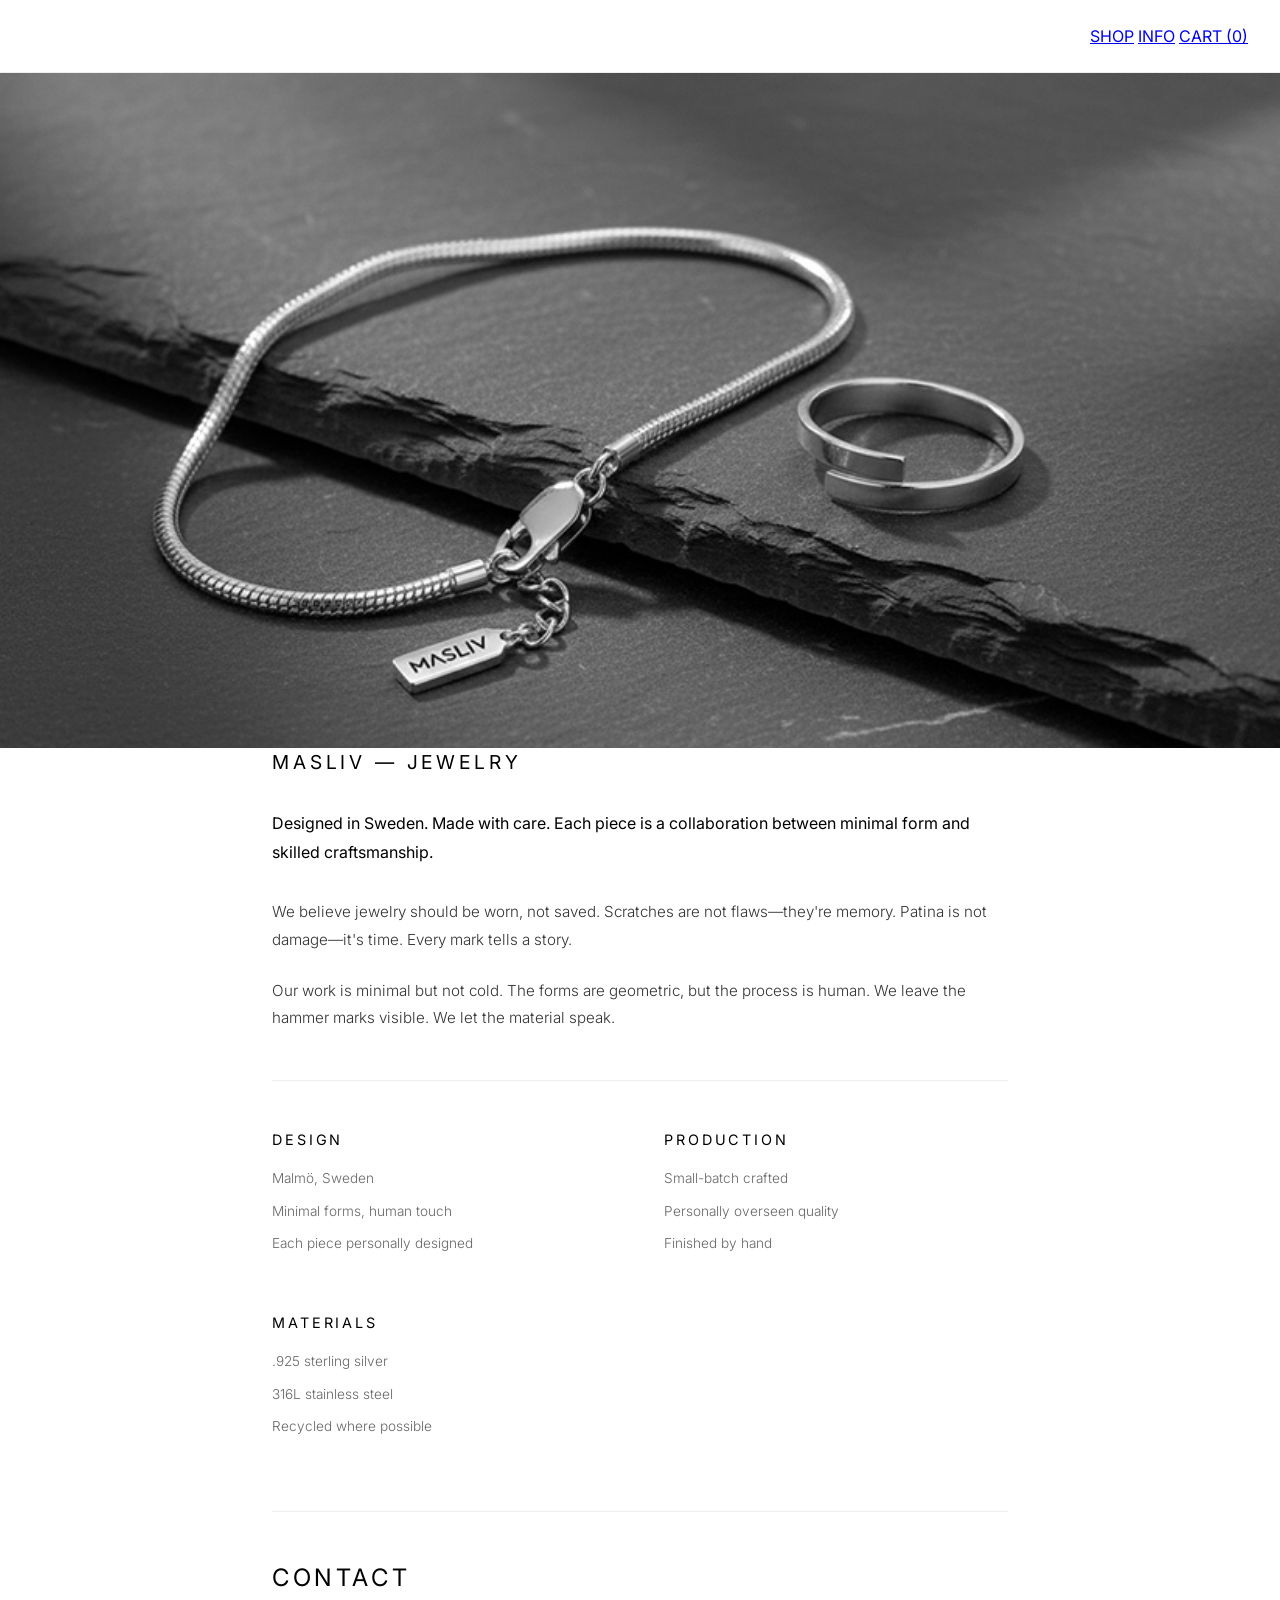
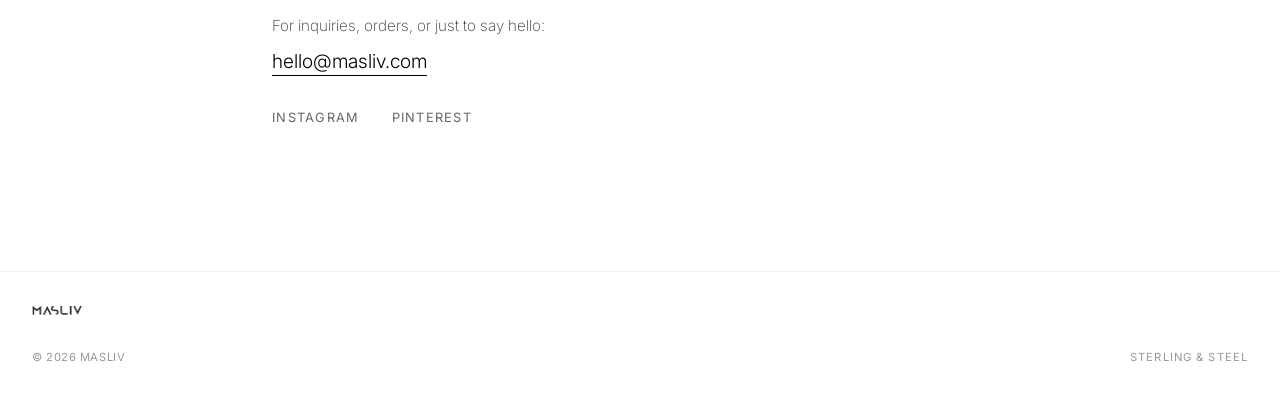
==== info.html @ 3cd287a9 "First commit - Masliv website" ====
<!DOCTYPE html>
<html lang="en">

<head>
    <meta charset="UTF-8">
    <meta name="viewport" content="width=device-width, initial-scale=1.0">
    <title>INFO — MASLIV</title>
    <link rel="stylesheet" href="css/style.css">
    <style>
        /* Small additions for contact section */
        .contact-section {
            margin-top: 4rem;
            border-top: 1px solid #eee;
            padding-top: 3rem;
        }

        .contact-email {
            font-family: 'Inter', sans-serif;
            font-weight: 300;
            font-size: 1.2rem;
            color: #000;
            text-decoration: none;
            border-bottom: 1px solid #000;
            padding-bottom: 2px;
        }

        .contact-email:hover {
            opacity: 0.6;
        }

        .social-links {
            margin-top: 2rem;
            display: flex;
            gap: 2rem;
        }

        .social-links a {
            font-family: 'Inter', sans-serif;
            text-transform: uppercase;
            letter-spacing: 0.1em;
            font-size: 0.8rem;
            color: #666;
            text-decoration: none;
        }

        .social-links a:hover {
            color: #000;
        }
    </style>
</head>



<body>
    <header class="site-header">
        <div class="header-left"></div>
        <nav class="header-right">
            <a href="index.html">SHOP</a>
            <a href="info.html">INFO</a>
            <a href="#">CART (0)</a>
        </nav>
    </header>

    <main>
        <!-- Optional hero image (replace with your own) -->
        <div class="about-hero">
            <div class="hero">
                <img src="images/banners-info.jpg" alt="MASLIV banners-info"
                    style="width:100%; height:100%; object-fit:cover;">
            </div>
        </div>
        <div class="about-content">
            <h1>MASLIV — JEWELRY</h1>
            <p class="lead">Designed in Sweden. Made with care. Each piece is a collaboration between minimal form
                and
                skilled craftsmanship.</p>

            <p>We believe jewelry should be worn, not saved. Scratches are not flaws—they're memory. Patina is not
                damage—it's time. Every mark tells a story.</p>

            <p>Our work is minimal but not cold. The forms are geometric, but the process is human. We leave the
                hammer
                marks visible. We let the material speak.</p>

            <div class="about-details">
                <div>
                    <h2>DESIGN</h2>
                    <p>Malmö, Sweden</p>
                    <p>Minimal forms, human touch</p>
                    <p>Each piece personally designed</p>
                </div>
                <div>
                    <h2>PRODUCTION</h2>
                    <p>Small-batch crafted</p>
                    <p>Personally overseen quality</p>
                    <p>Finished by hand</p>
                </div>
                <div>
                    <h2>MATERIALS</h2>
                    <p>.925 sterling silver</p>
                    <p>316L stainless steel</p>
                    <p>Recycled where possible</p>
                </div>
            </div>

            <!-- CONTACT SECTION -->
            <div class="contact-section">
                <h2>CONTACT</h2>
                <p style="margin: 1rem 0 0.5rem; font-weight:200;">For inquiries, orders, or just to say hello:</p>
                <a href="mailto:hello@masliv.com" class="contact-email">hello@masliv.com</a>

                <!-- Optional social links -->
                <div class="social-links">
                    <a href="#" target="_blank">INSTAGRAM</a>
                    <a href="#" target="_blank">PINTEREST</a>
                </div>
            </div>
        </div>
    </main>

    <footer class="site-footer">
        <div class="footer-logo">
            <img src="images/logo.png" alt="MASLIV" class="masliv-logo">
        </div>
        <div
            style="margin-top: 2rem; display: flex; justify-content: space-between; align-items: center; flex-wrap: wrap; gap: 1rem;">
            <div class="caption">© 2026 MASLIV</div>
            <div class="caption" style="letter-spacing:0.1em;">STERLING & STEEL</div>
        </div>
    </footer>


    <script async src="https://cdn.snipcart.com/themes/v3.4.1/default/snipcart.js"
        data-api-key="NGMxMjVkNjItNzM4ZS00ZGVhLWE3MjMtY2YxNGVjZjRhNjc0NjM5MDY4MDQ5MDA1MjgyMDA2"></script>
    <div id="snipcart" data-api-key="NGMxMjVkNjItNzM4ZS00ZGVhLWE3MjMtY2YxNGVjZjRhNjc0NjM5MDY4MDQ5MDA1MjgyMDA2" hidden>
    </div>

</body>

</html>
---- css/style.css ----
/* ---------- FONTS ---------- */
@import url('https://fonts.googleapis.com/css2?family=Inter:wght@300;400;500&display=swap');

/* ---------- RESET ---------- */
* {
    margin: 0;
    padding: 0;
    box-sizing: border-box;
}

body {
    font-family: 'Inter', sans-serif;
    background-color: #FFFFFF;
    color: #000000;
    min-height: 100vh;
    display: flex;
    flex-direction: column;
    line-height: 1.5;
}

/* ---------- TYPOGRAPHY ---------- */
h1,
h2,
h3,
.product-title,
.nav-link,
.price,
.masliv-logo,
.product-detail-title,
.add-to-cart-btn,
.meta p,
.caption,
.section-title {
    font-family: 'Inter', sans-serif;
    font-weight: 400;
    text-transform: uppercase;
    letter-spacing: 0.15em;
}

/* Specific adjustments */
.masliv-logo {
    /* This class will be on an img now, but we keep for any text fallback */
    display: inline-block;
    max-width: 200px;
    /* Adjust based on your logo size */
    height: auto;
}

.section-title {
    font-size: 1rem;
    letter-spacing: 0.2em;
    margin: 4rem 0 2rem;
    text-align: left;
}

.product-title {
    letter-spacing: 0.1em;
    margin-bottom: 0.25rem;
    font-size: 0.85rem;
}

.price {
    color: #666666;
    letter-spacing: 0.05em;
    font-size: 0.8rem;
}

.price-large {
    font-size: 1.1rem;
    letter-spacing: 0.1em;
    color: #000;
    margin: 1.5rem 0;
}

.description {
    font-family: 'Inter', sans-serif;
    font-weight: 300;
    font-size: 0.9rem;
    line-height: 1.6;
    color: #333;
    max-width: 400px;
    margin-bottom: 2rem;
}

.caption {
    font-size: 0.7rem;
    letter-spacing: 0.05em;
    color: #999999;
}

/* ---------- HEADER ---------- */
.site-header {
    padding: 1.5rem 2rem;
    border-bottom: 1px solid #EEEEEE;
    display: flex;
    justify-content: space-between;
    align-items: center;
}

.header-logo img {
    max-width: 100px;
    /* Smaller for header */
    height: auto;
    display: block;
}

.header-nav {
    display: flex;
    gap: 2rem;
}

.header-nav a {
    text-decoration: none;
    color: #000000;
    font-family: 'Inter', sans-serif;
    text-transform: uppercase;
    letter-spacing: 0.1em;
    font-size: 0.8rem;
}

.header-nav a:hover {
    opacity: 0.5;
}

/* ---------- HERO ---------- */
.hero {
    width: 100%;
    background-color: #F9F9F9;
    aspect-ratio: 16 / 9;
    display: flex;
    align-items: center;
    justify-content: center;
    color: #999999;
    font-size: 0.9rem;
    text-transform: uppercase;
    letter-spacing: 0.2em;
}

.hero-image-placeholder {
    width: 100%;
    height: 100%;
    object-fit: cover;
}

/* ---------- PRODUCT GRID (homepage) ---------- */
.container {
    max-width: 1400px;
    margin: 0 auto;
    padding: 2rem;
    width: 100%;
}

.product-grid {
    display: grid;
    grid-template-columns: repeat(2, 1fr);
    gap: 2.5rem;
}

@media (min-width: 768px) {
    .product-grid {
        grid-template-columns: repeat(3, 1fr);
        gap: 3rem;
    }
}

.product-item {
    text-decoration: none;
    color: inherit;
    display: block;
}

.product-image {
    width: 100%;
    aspect-ratio: 1 / 1;
    overflow: hidden;
    /* optional, helps with cover */
    background-color: #f5f5f5;
}

.product-image img {
    width: 100% !important;
    height: 100% !important;
    object-fit: cover !important;
    display: block !important;
}

.product-meta {
    display: flex;
    flex-direction: column;
}

/* ---------- PRODUCT PAGE LAYOUT ---------- */
.product-container {
    max-width: 1200px;
    margin: 3rem auto;
    padding: 0 2rem;
    display: grid;
    grid-template-columns: 1fr 1fr;
    gap: 4rem;
}

@media (max-width: 768px) {
    .product-container {
        grid-template-columns: 1fr;
        gap: 2rem;
    }
}

.product-images {
    width: 100%;
}

.main-image {
    width: 100%;
    aspect-ratio: 1 / 1;
    background-color: #F5F5F5;
    margin-bottom: 1rem;
}

.thumbnail-grid {
    display: grid;
    grid-template-columns: repeat(4, 1fr);
    gap: 0.5rem;
}

.thumbnail {
    aspect-ratio: 1 / 1;
    background-color: #F0F0F0;
    cursor: pointer;
}

.product-details {
    display: flex;
    flex-direction: column;
}

.product-details h1 {
    font-size: 1.2rem;
    letter-spacing: 0.2em;
    margin-bottom: 0.5rem;
}

.add-to-cart-btn {
    background: none;
    border: 1px solid #000;
    padding: 1rem 2rem;
    font-family: 'Inter', sans-serif;
    text-transform: uppercase;
    letter-spacing: 0.2em;
    font-size: 0.8rem;
    cursor: pointer;
    width: fit-content;
    margin: 1.5rem 0;
    transition: 0.2s;
}

.add-to-cart-btn:hover {
    background: #000;
    color: #fff;
}

.meta {
    margin-top: 2rem;
    border-top: 1px solid #eee;
    padding-top: 2rem;
    font-size: 0.8rem;
    color: #666;
}

.meta p {
    margin-bottom: 0.5rem;
    font-family: 'Inter', sans-serif;
    text-transform: uppercase;
    letter-spacing: 0.05em;
}

/* ---------- FOOTER ---------- */
.site-footer {
    margin-top: 5rem;
    padding: 2rem;
    border-top: 1px solid #EEEEEE;
}

.footer-logo {
    text-align: left;
}

/* Logo image styles */
.footer-logo img {
    max-width: 50px;
    /* Adjust to your logo's size */
    height: auto;
    display: block;
}

/* ---------- UTILITY ---------- */
.view-all {
    color: #000;
    text-decoration: none;
    text-transform: uppercase;
    letter-spacing: 0.2em;
    font-size: 0.8rem;
    border-bottom: 1px solid #000;
    padding-bottom: 0.25rem;
    display: inline-block;
    margin-top: 3rem;
}

/* ---------- ABOUT PAGE ---------- */
.hero,
.about-hero {
    width: 100%;
    aspect-ratio: 16 / 9;
    max-height: 75vh;
    /* or 60vh, 500px, etc. */
    overflow: hidden;
}

.hero img,
.about-hero img {
    width: 100%;
    height: 100%;
    object-fit: cover;
}

.about-content {
    max-width: 800px;
    margin: 0 auto 4rem;
    padding: 0 2rem;
}

.about-content h1 {
    font-size: 1.2rem;
    letter-spacing: 0.2em;
    margin-bottom: 2rem;
    font-weight: 400;
}

.about-content p {
    font-family: 'Inter', sans-serif;
    font-weight: 300;
    font-size: 0.95rem;
    line-height: 1.8;
    color: #333;
    margin-bottom: 1.5rem;
}

.about-content .lead {
    font-weight: 400;
    color: #000;
    font-size: 1rem;
    margin-bottom: 2rem;
}

.about-details {
    display: grid;
    grid-template-columns: 1fr 1fr;
    gap: 3rem;
    margin-top: 3rem;
    border-top: 1px solid #eee;
    padding-top: 3rem;
}

.about-details h2 {
    font-size: 0.9rem;
    letter-spacing: 0.2em;
    margin-bottom: 1rem;
}

.about-details p {
    font-size: 0.85rem;
    color: #666;
    margin-bottom: 0.5rem;
}

@media (max-width: 600px) {
    .about-details {
        grid-template-columns: 1fr;
        gap: 2rem;
    }
}
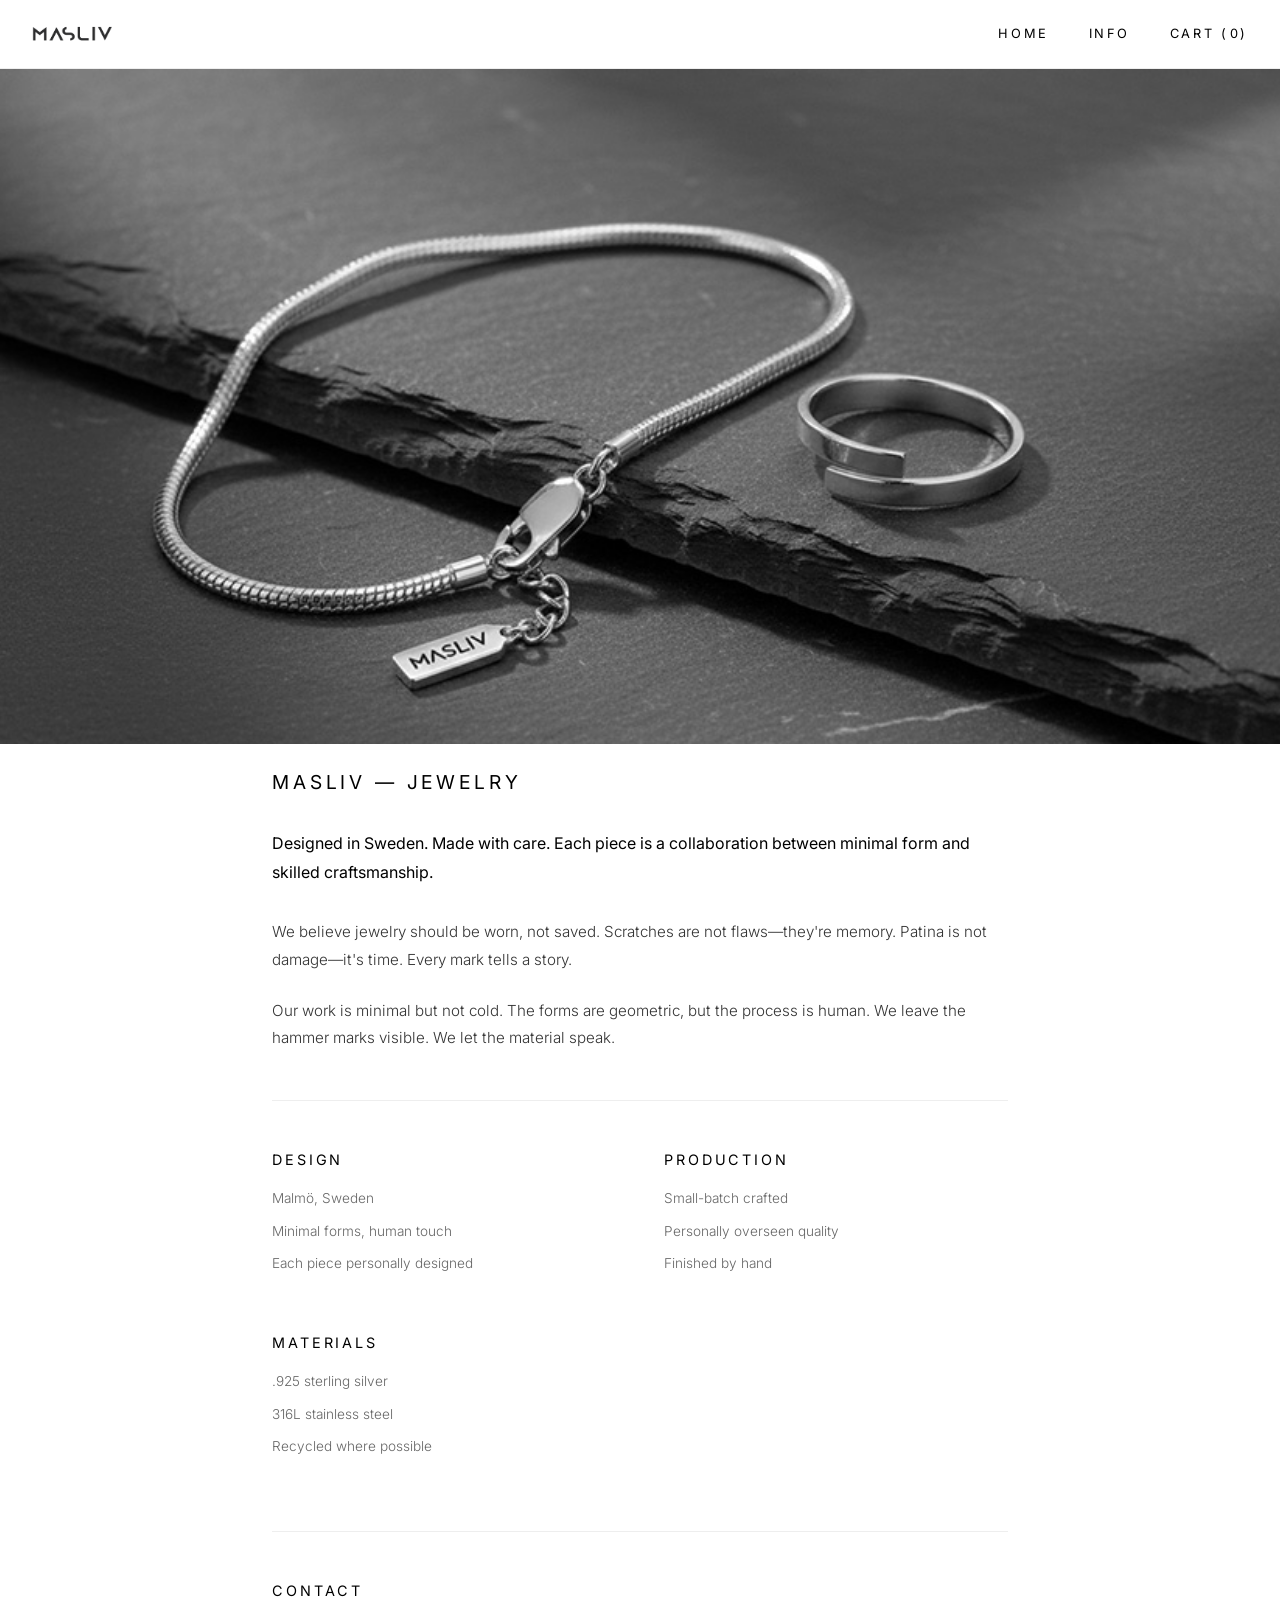
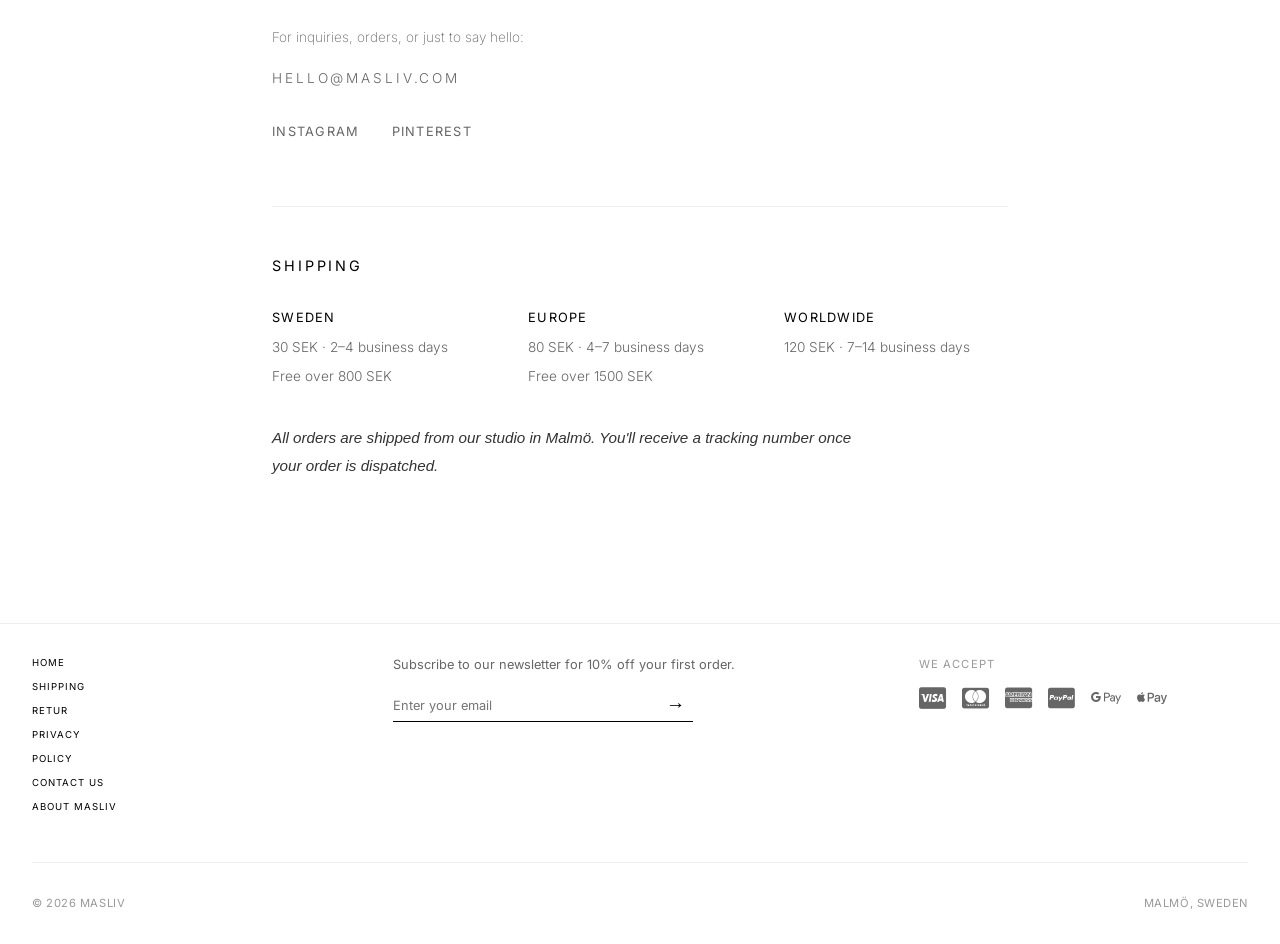
==== commit 7fb0faf5: "added footer" ====
--- a/info.html
+++ b/info.html
@@ -6,8 +6,11 @@
     <meta name="viewport" content="width=device-width, initial-scale=1.0">
     <title>INFO — MASLIV</title>
     <link rel="stylesheet" href="css/style.css">
+    <link rel="stylesheet" href="https://cdnjs.cloudflare.com/ajax/libs/font-awesome/6.0.0-beta3/css/all.min.css">
+    <!-- Snipcart CSS -->
+    <link rel="stylesheet" href="https://cdn.snipcart.com/themes/v3.4.1/default/snipcart.css" />
     <style>
-        /* Small additions for contact section */
+        /* Small additions for contact and shipping sections */
         .contact-section {
             margin-top: 4rem;
             border-top: 1px solid #eee;
@@ -46,18 +49,63 @@
         .social-links a:hover {
             color: #000;
         }
+
+        /* Shipping section styles */
+        .shipping-section {
+            margin-top: 4rem;
+            border-top: 1px solid #eee;
+            padding-top: 3rem;
+        }
+
+        .shipping-section h2 {
+            font-size: 0.9rem;
+            letter-spacing: 0.2em;
+            margin-bottom: 2rem;
+        }
+
+        .shipping-grid {
+            display: grid;
+            grid-template-columns: repeat(auto-fit, minmax(200px, 1fr));
+            gap: 2rem;
+            margin-bottom: 2rem;
+        }
+
+        .shipping-grid h3 {
+            font-size: 0.8rem;
+            letter-spacing: 0.1em;
+            margin-bottom: 0.5rem;
+            color: #000;
+        }
+
+        .shipping-grid p {
+            font-family: 'Inter', sans-serif;
+            font-weight: 300;
+            font-size: 0.85rem;
+            color: #666;
+            margin-bottom: 0.25rem;
+        }
+
+        .shipping-note {
+            font-family: 'Inter', sans-serif;
+            font-weight: 300;
+            font-size: 0.8rem;
+            color: #666;
+            font-style: italic;
+            max-width: 600px;
+            margin-top: 1rem;
+        }
     </style>
 </head>
 
-
-
 <body>
     <header class="site-header">
-        <div class="header-left"></div>
-        <nav class="header-right">
-            <a href="index.html">SHOP</a>
+        <div class="header-logo">
+            <img src="images/logo.png" alt="MASLIV" class="header-logo-img">
+        </div>
+        <nav class="header-nav">
+            <a href="index.html">HOME</a>
             <a href="info.html">INFO</a>
-            <a href="#">CART (0)</a>
+            <a href="#" class="snipcart-checkout">CART (<span class="snipcart-items-count">0</span>)</a>
         </nav>
     </header>
 
@@ -69,18 +117,19 @@
                     style="width:100%; height:100%; object-fit:cover;">
             </div>
         </div>
+
         <div class="about-content">
+
+            <br>
             <h1>MASLIV — JEWELRY</h1>
             <p class="lead">Designed in Sweden. Made with care. Each piece is a collaboration between minimal form
-                and
-                skilled craftsmanship.</p>
+                and skilled craftsmanship.</p>
 
             <p>We believe jewelry should be worn, not saved. Scratches are not flaws—they're memory. Patina is not
                 damage—it's time. Every mark tells a story.</p>
 
             <p>Our work is minimal but not cold. The forms are geometric, but the process is human. We leave the
-                hammer
-                marks visible. We let the material speak.</p>
+                hammer marks visible. We let the material speak.</p>
 
             <div class="about-details">
                 <div>
@@ -107,7 +156,10 @@
             <div class="contact-section">
                 <h2>CONTACT</h2>
                 <p style="margin: 1rem 0 0.5rem; font-weight:200;">For inquiries, orders, or just to say hello:</p>
-                <a href="mailto:hello@masliv.com" class="contact-email">hello@masliv.com</a>
+
+                <h2>
+                    <p style="margin: 1rem 0 0.5rem; font-weight:300;">hello@masliv.com</p>
+                </h2>
 
                 <!-- Optional social links -->
                 <div class="social-links">
@@ -115,26 +167,87 @@
                     <a href="#" target="_blank">PINTEREST</a>
                 </div>
             </div>
+
+            <!-- SHIPPING SECTION -->
+            <div class="shipping-section">
+                <h2>SHIPPING</h2>
+
+                <div class="shipping-grid">
+                    <div>
+                        <h3>SWEDEN</h3>
+                        <p>30 SEK · 2–4 business days</p>
+                        <p>Free over 800 SEK</p>
+                    </div>
+                    <div>
+                        <h3>EUROPE</h3>
+                        <p>80 SEK · 4–7 business days</p>
+                        <p>Free over 1500 SEK</p>
+                    </div>
+                    <div>
+                        <h3>WORLDWIDE</h3>
+                        <p>120 SEK · 7–14 business days</p>
+                    </div>
+                </div>
+
+                <p class="shipping-note">All orders are shipped from our studio in Malmö. You'll receive a tracking
+                    number once your order is dispatched.</p>
+            </div>
         </div>
     </main>
 
     <footer class="site-footer">
-        <div class="footer-logo">
-            <img src="images/logo.png" alt="MASLIV" class="masliv-logo">
-        </div>
-        <div
-            style="margin-top: 2rem; display: flex; justify-content: space-between; align-items: center; flex-wrap: wrap; gap: 1rem;">
+
+
+        <!-- Footer main content -->
+        <div class="footer-content">
+            <!-- Left column: Links -->
+            <div class="footer-links">
+                <a href="index.html">HOME</a>
+                <a href="policies.html">SHIPPING</a>
+                <a href="policies.html">RETUR</a>
+                <a href="policies.html">PRIVACY</a>
+                <a href="policies.html">POLICY</a>
+                <a href="info.html">CONTACT US</a>
+                <a href="info.html">ABOUT MASLIV</a>
+
+            </div>
+
+            <!-- Middle column: Newsletter -->
+            <div class="footer-newsletter">
+                <p>Subscribe to our newsletter for 10% off your first order.</p>
+                <form class="newsletter-form">
+                    <input type="email" placeholder="Enter your email" required>
+                    <button type="submit">→</button>
+                </form>
+            </div>
+
+            <!-- Right column: Payment methods -->
+            <div class="footer-payments">
+                <span>We accept</span>
+                <div class="payment-icons">
+                    <i class="fab fa-cc-visa"></i>
+                    <i class="fab fa-cc-mastercard"></i>
+                    <i class="fab fa-cc-amex"></i>
+                    <i class="fab fa-cc-paypal"></i>
+                    <i class="fab fa-google-pay"></i>
+                    <i class="fab fa-apple-pay"></i>
+                </div>
+            </div>
+        </div>
+
+
+        <!-- Copyright row -->
+        <div class="footer-bottom">
             <div class="caption">© 2026 MASLIV</div>
-            <div class="caption" style="letter-spacing:0.1em;">STERLING & STEEL</div>
+            <div class="caption">Malmö, Sweden</div>
         </div>
     </footer>
 
-
+    <!-- Snipcart JavaScript -->
     <script async src="https://cdn.snipcart.com/themes/v3.4.1/default/snipcart.js"
         data-api-key="NGMxMjVkNjItNzM4ZS00ZGVhLWE3MjMtY2YxNGVjZjRhNjc0NjM5MDY4MDQ5MDA1MjgyMDA2"></script>
-    <div id="snipcart" data-api-key="NGMxMjVkNjItNzM4ZS00ZGVhLWE3MjMtY2YxNGVjZjRhNjc0NjM5MDY4MDQ5MDA1MjgyMDA2" hidden>
+    <div id="snipcart" data-api-key="NGMxMjVkNjItNzM4ZS00ZGVhLWE3MjMtY2YxNGVjZjRhNjc0NjM5MDY4MDQ5MDA1MjgyMDA6" hidden>
     </div>
-
 </body>
 
 </html>
--- a/css/style.css
+++ b/css/style.css
@@ -98,7 +98,7 @@
 }
 
 .header-logo img {
-    max-width: 100px;
+    max-width: 80px;
     /* Smaller for header */
     height: auto;
     display: block;
@@ -283,14 +283,14 @@
 
 .footer-logo {
     text-align: left;
-}
-
-/* Logo image styles */
+    /* fallback */
+}
+
 .footer-logo img {
-    max-width: 50px;
-    /* Adjust to your logo's size */
-    height: auto;
-    display: block;
+    display: inline-block;
+    /* allows text-align to work */
+    margin: 2rem auto;
+    /* ensures centering if display is block */
 }
 
 /* ---------- UTILITY ---------- */
@@ -378,4 +378,286 @@
         grid-template-columns: 1fr;
         gap: 2rem;
     }
+}
+
+
+
+/* ---------- SHIPPING SECTION ---------- */
+.shipping-section {
+    margin-top: 4rem;
+    border-top: 1px solid #eee;
+    padding-top: 3rem;
+}
+
+.shipping-section h2 {
+    font-size: 0.9rem;
+    letter-spacing: 0.2em;
+    margin-bottom: 2rem;
+}
+
+.shipping-details {
+    display: grid;
+    grid-template-columns: repeat(auto-fit, minmax(200px, 1fr));
+    gap: 2rem;
+    margin-bottom: 2rem;
+}
+
+.shipping-details h3 {
+    font-size: 0.8rem;
+    letter-spacing: 0.1em;
+    margin-bottom: 0.5rem;
+    color: #000;
+}
+
+.shipping-details p {
+    font-family: 'Inter', sans-serif;
+    font-weight: 300;
+    font-size: 0.85rem;
+    color: #666;
+    margin-bottom: 0.25rem;
+}
+
+.shipping-note {
+    font-family: 'Inter', sans-serif;
+    font-weight: 300;
+    font-size: 0.8rem;
+    color: #666;
+    font-style: italic;
+    max-width: 600px;
+}
+
+
+/* Make contact section text match shipping */
+.contact-section p {
+    font-family: 'Inter', sans-serif;
+    font-weight: 300;
+    font-size: 0.85rem;
+    /* same as shipping details */
+    color: #666;
+    /* same gray */
+    margin-bottom: 0.5rem;
+}
+
+.contact-email {
+    font-family: 'Inter', sans-serif;
+    font-weight: 300;
+    font-size: 0.9rem;
+    /* slightly larger than text, but not huge */
+    color: #000;
+    text-decoration: none;
+    border-bottom: 1px solid #000;
+    padding-bottom: 2px;
+    display: inline-block;
+    margin-top: 0.25rem;
+}
+
+/* Optional: make the "CONTACT" heading same as shipping heading */
+.contact-section h2 {
+    font-size: 0.9rem;
+    /* match shipping h2 */
+    letter-spacing: 0.2em;
+    margin-bottom: 1.5rem;
+}
+
+/*  target the cart container */
+#snipcart {
+    /* Change the primary button color (from default to something else) */
+    --color-buttonPrimary: #1C1C1C;
+    /* Your soft black */
+    --color-buttonPrimaryHover: #333333;
+    /* A lighter shade for hover */
+
+    /* Change the main accent color */
+    --color-primary: #1C1C1C;
+
+    /* Change link colors */
+    --color-link: #1C1C1C;
+    --color-linkHover: #666666;
+
+    /* Change font family to match your site */
+    --font-family: 'Inter', sans-serif;
+}
+
+
+
+
+#snipcart .snipcart-cart-header__title {
+    letter-spacing: 0.3em;
+}
+
+#snipcart-footer {
+    display: none;
+}
+
+
+.header-nav {
+    display: flex;
+    gap: 2.5rem;
+    align-items: center;
+}
+
+.header-nav a {
+    font-family: 'Inter', sans-serif;
+    font-size: 0.8rem;
+    font-weight: 400;
+    text-transform: uppercase;
+    letter-spacing: 0.2em;
+    /* Vacier's wide spacing */
+    color: #000000;
+    text-decoration: none;
+    transition: opacity 0.2s ease;
+}
+
+.header-nav a:hover {
+    opacity: 0.5;
+}
+
+/* Cart count stays inline */
+.snipcart-items-count {
+    font-family: 'Inter', sans-serif;
+    font-size: 0.8rem;
+    color: #000000;
+    margin-left: 0.2rem;
+}
+
+/* Style the cart count number */
+.snipcart-items-count {
+    font-family: 'Inter', sans-serif;
+    font-size: 0.8rem;
+    color: #000000;
+    background: none;
+    border: none;
+    margin-left: 0.1rem;
+}
+
+
+/* ---------- FOOTER ---------- */
+.site-footer {
+    margin-top: 5rem;
+    padding: 2rem;
+    border-top: 1px solid #EEEEEE;
+}
+
+.footer-logo img {
+    max-width: 50px;
+    height: auto;
+    display: block;
+    margin-bottom: 2rem;
+}
+
+.footer-content {
+    display: grid;
+    grid-template-columns: 1fr 1.5fr 1fr;
+    gap: 2rem;
+    margin-bottom: 3rem;
+}
+
+@media (max-width: 768px) {
+    .footer-content {
+        grid-template-columns: 1fr;
+        gap: 2rem;
+    }
+}
+
+/* Footer links */
+.footer-links {
+    display: flex;
+    flex-direction: column;
+    gap: 0.6rem;
+}
+
+.footer-links a {
+    font-family: 'Inter', sans-serif;
+    font-size: 0.6rem;
+    text-transform: uppercase;
+    letter-spacing: 0.1em;
+    color: #000000;
+    text-decoration: none;
+    transition: opacity 0.2s;
+    width: fit-content;
+}
+
+.footer-links a:hover {
+    opacity: 0.5;
+}
+
+/* Newsletter */
+.footer-newsletter p {
+    font-family: 'Inter', sans-serif;
+    font-size: 0.8rem;
+    color: #666;
+    margin-bottom: 1rem;
+    line-height: 1.4;
+}
+
+.newsletter-form {
+    display: flex;
+    border-bottom: 1px solid #000;
+    max-width: 300px;
+}
+
+.newsletter-form input {
+    border: none;
+    background: transparent;
+    padding: 0.5rem 0;
+    font-family: 'Inter', sans-serif;
+    font-size: 0.8rem;
+    width: 100%;
+    outline: none;
+}
+
+.newsletter-form button {
+    background: none;
+    border: none;
+    font-size: 1.2rem;
+    cursor: pointer;
+    padding: 0 0.5rem;
+    color: #000;
+    transition: opacity 0.2s;
+}
+
+.newsletter-form button:hover {
+    opacity: 0.5;
+}
+
+/* Payment methods */
+.footer-payments span {
+    font-family: 'Inter', sans-serif;
+    font-size: 0.7rem;
+    text-transform: uppercase;
+    letter-spacing: 0.1em;
+    color: #999;
+    display: block;
+    margin-bottom: 0.8rem;
+}
+
+.payment-icons {
+    display: flex;
+    gap: 1rem;
+    flex-wrap: wrap;
+}
+
+.payment-icons i {
+    font-size: 1.5rem;
+    color: #666;
+    transition: color 0.2s;
+}
+
+.payment-icons i:hover {
+    color: #000;
+}
+
+/* Footer bottom */
+.footer-bottom {
+    display: flex;
+    justify-content: space-between;
+    align-items: center;
+    flex-wrap: wrap;
+    gap: 1rem;
+    padding-top: 2rem;
+    border-top: 1px solid #eee;
+}
+
+.footer-bottom .caption {
+    color: #999;
 }
